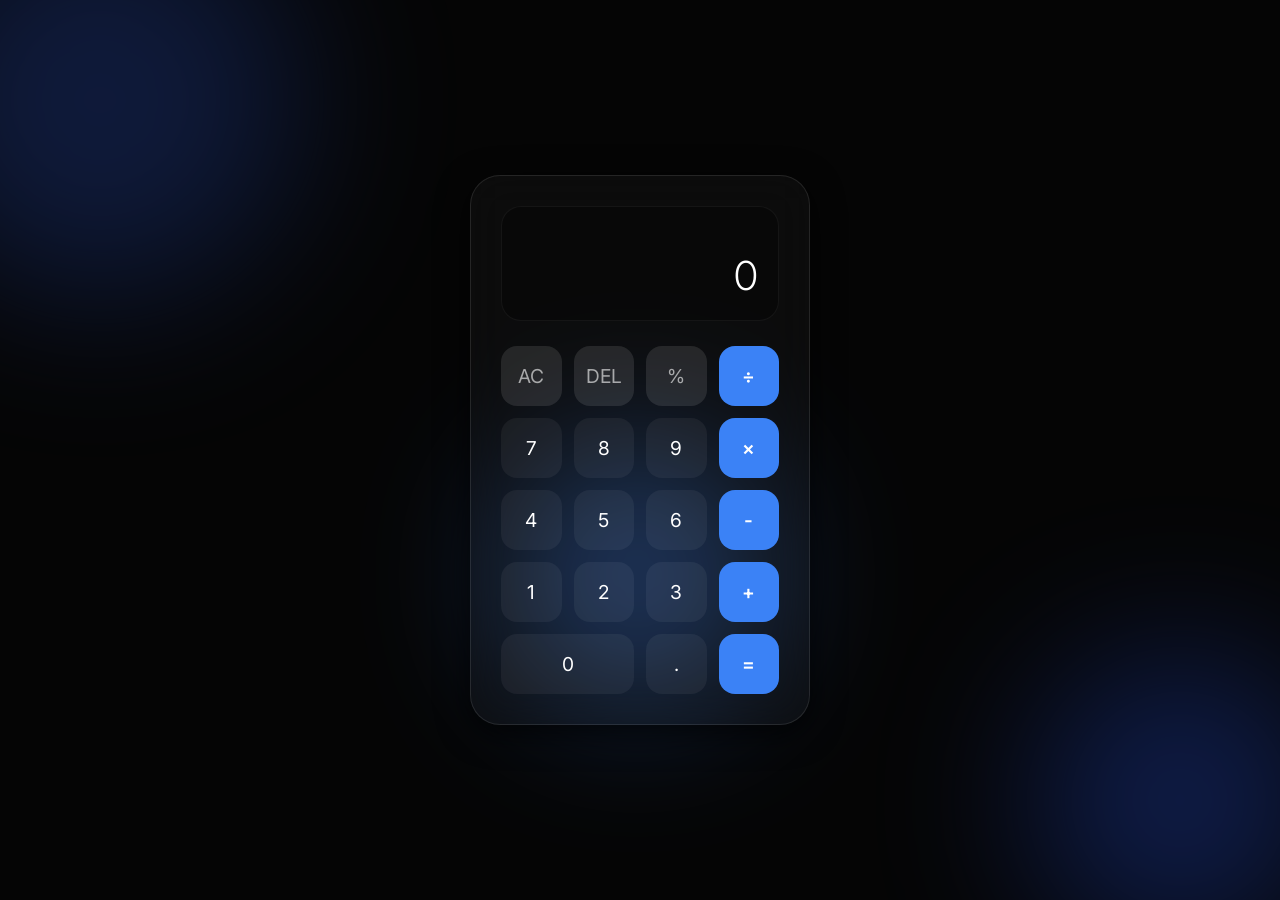
==== index.html @ e4605b2c "Add Premium Glass Calculator project - Add HTML structure with glassmorphism calculator UI - Add van" ====
<!DOCTYPE html>
<html lang="en">
<head>
    <meta charset="UTF-8">
    <meta name="viewport" content="width=device-width, initial-scale=1.0">
    <title>Premium Glass Calculator</title>
    <link rel="stylesheet" href="style.css">
    <link rel="preconnect" href="https://fonts.googleapis.com">
    <link rel="preconnect" href="https://fonts.gstatic.com" crossorigin>
    <link href="https://fonts.googleapis.com/css2?family=Inter:wght@300;400;600&display=swap" rel="stylesheet">
</head>
<body>
    <div class="background-blobs">
        <div class="blob blob-1"></div>
        <div class="blob blob-2"></div>
        <div class="blob blob-3"></div>
    </div>

    <div class="calculator-container animate-in">
        <div class="calculator">
            <div class="display">
                <div class="previous-operand" id="previous-operand"></div>
                <div class="current-operand" id="current-operand">0</div>
            </div>
            <div class="buttons">
                <button class="btn btn-secondary" onclick="clearDisplay()">AC</button>
                <button class="btn btn-secondary" onclick="deleteLast()">DEL</button>
                <button class="btn btn-secondary" onclick="appendOperator('%')">%</button>
                <button class="btn btn-accent" onclick="appendOperator('/')">÷</button>
                
                <button class="btn" onclick="appendNumber('7')">7</button>
                <button class="btn" onclick="appendNumber('8')">8</button>
                <button class="btn" onclick="appendNumber('9')">9</button>
                <button class="btn btn-accent" onclick="appendOperator('*')">×</button>
                
                <button class="btn" onclick="appendNumber('4')">4</button>
                <button class="btn" onclick="appendNumber('5')">5</button>
                <button class="btn" onclick="appendNumber('6')">6</button>
                <button class="btn btn-accent" onclick="appendOperator('-')">-</button>
                
                <button class="btn" onclick="appendNumber('1')">1</button>
                <button class="btn" onclick="appendNumber('2')">2</button>
                <button class="btn" onclick="appendNumber('3')">3</button>
                <button class="btn btn-accent" onclick="appendOperator('+')">+</button>
                
                <button class="btn btn-double" onclick="appendNumber('0')">0</button>
                <button class="btn" onclick="appendNumber('.')">.</button>
                <button class="btn btn-accent" onclick="calculate()">=</button>
            </div>
        </div>
    </div>

    <script src="script.js"></script>
</body>
</html>
---- style.css ----
:root {
    --bg-color: #050505;
    --glass-bg: rgba(255, 255, 255, 0.03);
    --glass-border: rgba(255, 255, 255, 0.1);
    --glass-shadow: 0 8px 32px 0 rgba(0, 0, 0, 0.8);
    --text-primary: #ffffff;
    --text-secondary: rgba(255, 255, 255, 0.6);
    --accent: #3b82f6;
    --accent-hover: #60a5fa;
    --secondary-btn: rgba(255, 255, 255, 0.1);
    --secondary-btn-hover: rgba(255, 255, 255, 0.2);
}

* {
    margin: 0;
    padding: 0;
    box-sizing: border-box;
    font-family: 'Inter', sans-serif;
}

body {
    background-color: var(--bg-color);
    color: var(--text-primary);
    height: 100vh;
    display: flex;
    justify-content: center;
    align-items: center;
    overflow: hidden;
    position: relative;
}

/* Background Blobs */
.background-blobs {
    position: absolute;
    width: 100%;
    height: 100%;
    z-index: -1;
    overflow: hidden;
}

.blob {
    position: absolute;
    filter: blur(80px);
    border-radius: 50%;
    opacity: 0.4;
    animation: move 20s infinite alternate;
}

.blob-1 {
    width: 400px;
    height: 400px;
    background: #1e3a8a;
    top: -100px;
    left: -100px;
}

.blob-2 {
    width: 300px;
    height: 300px;
    background: #1e40af;
    bottom: -50px;
    right: -50px;
    animation-delay: -5s;
}

.blob-3 {
    width: 250px;
    height: 250px;
    background: #3b82f6;
    top: 50%;
    left: 40%;
    animation-delay: -10s;
}

@keyframes move {
    from { transform: translate(0, 0) scale(1); }
    to { transform: translate(100px, 50px) scale(1.1); }
}

/* Calculator Container */
.calculator-container {
    perspective: 1000px;
}

.calculator {
    background: var(--glass-bg);
    backdrop-filter: blur(20px);
    -webkit-backdrop-filter: blur(20px);
    border: 1px solid var(--glass-border);
    border-radius: 30px;
    padding: 30px;
    box-shadow: var(--glass-shadow);
    width: 340px;
    transition: transform 0.5s cubic-bezier(0.175, 0.885, 0.32, 1.275);
}

.calculator:hover {
    transform: translateY(-5px);
}

/* Display */
.display {
    padding: 20px;
    background: rgba(0, 0, 0, 0.3);
    border-radius: 20px;
    margin-bottom: 25px;
    text-align: right;
    min-height: 100px;
    display: flex;
    flex-direction: column;
    justify-content: flex-end;
    word-break: break-all;
    border: 1px solid rgba(255, 255, 255, 0.05);
}

.previous-operand {
    font-size: 1rem;
    color: var(--text-secondary);
    min-height: 1.2rem;
}

.current-operand {
    font-size: 2.5rem;
    font-weight: 300;
    margin-top: 5px;
}

/* Buttons */
.buttons {
    display: grid;
    grid-template-columns: repeat(4, 1fr);
    gap: 12px;
}

.btn {
    border: none;
    border-radius: 16px;
    background: rgba(255, 255, 255, 0.05);
    color: var(--text-primary);
    font-size: 1.2rem;
    padding: 18px 0;
    cursor: pointer;
    transition: all 0.2s;
    display: flex;
    justify-content: center;
    align-items: center;
    font-weight: 400;
}

.btn:hover {
    background: rgba(255, 255, 255, 0.1);
    transform: scale(0.95);
}

.btn:active {
    transform: scale(0.9);
}

.btn-accent {
    background: var(--accent);
    color: white;
    font-weight: 600;
}

.btn-accent:hover {
    background: var(--accent-hover);
}

.btn-secondary {
    background: var(--secondary-btn);
    color: var(--text-secondary);
}

.btn-secondary:hover {
    background: var(--secondary-btn-hover);
    color: white;
}

.btn-double {
    grid-column: span 2;
}

/* Animations */
.animate-in {
    animation: fadeIn 0.8s ease-out;
}

@keyframes fadeIn {
    from { opacity: 0; transform: translateY(30px); }
    to { opacity: 1; transform: translateY(0); }
}
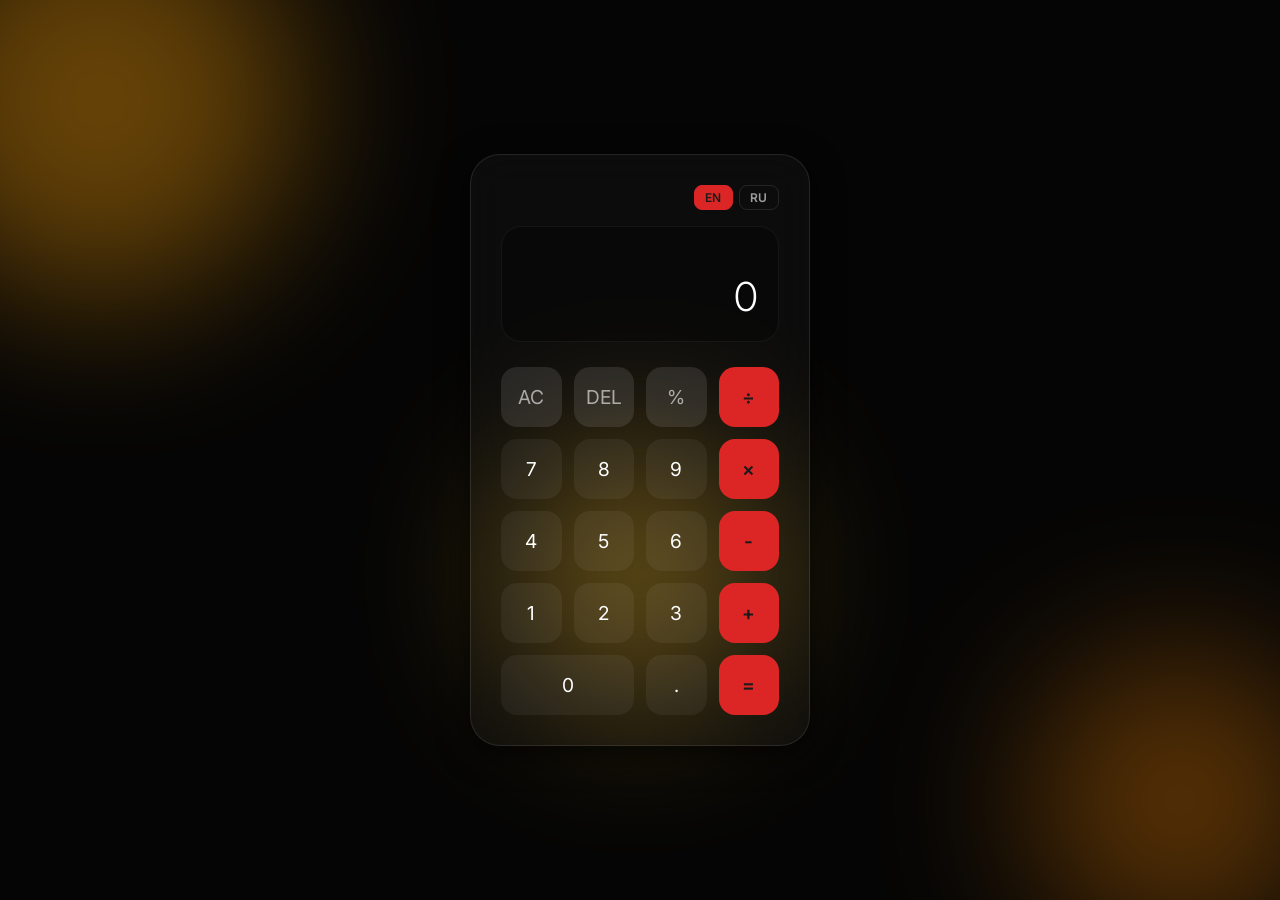
==== commit a46ce2d6: "Add Russian language support to calculator - Add EN/RU language toggle button in calculator header -" ====
--- a/index.html
+++ b/index.html
@@ -1,5 +1,5 @@
 <!DOCTYPE html>
-<html lang="en">
+<html lang="en" id="html-root">
 <head>
     <meta charset="UTF-8">
     <meta name="viewport" content="width=device-width, initial-scale=1.0">
@@ -18,33 +18,37 @@
 
     <div class="calculator-container animate-in">
         <div class="calculator">
+            <div class="lang-toggle">
+                <button class="lang-btn active" id="btn-en" onclick="setLanguage('en')">EN</button>
+                <button class="lang-btn" id="btn-ru" onclick="setLanguage('ru')">RU</button>
+            </div>
             <div class="display">
                 <div class="previous-operand" id="previous-operand"></div>
                 <div class="current-operand" id="current-operand">0</div>
             </div>
             <div class="buttons">
-                <button class="btn btn-secondary" onclick="clearDisplay()">AC</button>
-                <button class="btn btn-secondary" onclick="deleteLast()">DEL</button>
+                <button class="btn btn-secondary" id="btn-clear" onclick="clearDisplay()">AC</button>
+                <button class="btn btn-secondary" id="btn-del" onclick="deleteLast()">DEL</button>
                 <button class="btn btn-secondary" onclick="appendOperator('%')">%</button>
                 <button class="btn btn-accent" onclick="appendOperator('/')">÷</button>
-                
+
                 <button class="btn" onclick="appendNumber('7')">7</button>
                 <button class="btn" onclick="appendNumber('8')">8</button>
                 <button class="btn" onclick="appendNumber('9')">9</button>
                 <button class="btn btn-accent" onclick="appendOperator('*')">×</button>
-                
+
                 <button class="btn" onclick="appendNumber('4')">4</button>
                 <button class="btn" onclick="appendNumber('5')">5</button>
                 <button class="btn" onclick="appendNumber('6')">6</button>
                 <button class="btn btn-accent" onclick="appendOperator('-')">-</button>
-                
+
                 <button class="btn" onclick="appendNumber('1')">1</button>
                 <button class="btn" onclick="appendNumber('2')">2</button>
                 <button class="btn" onclick="appendNumber('3')">3</button>
                 <button class="btn btn-accent" onclick="appendOperator('+')">+</button>
-                
+
                 <button class="btn btn-double" onclick="appendNumber('0')">0</button>
-                <button class="btn" onclick="appendNumber('.')">.</button>
+                <button class="btn" id="btn-decimal" onclick="appendDecimal()">.</button>
                 <button class="btn btn-accent" onclick="calculate()">=</button>
             </div>
         </div>
--- a/style.css
+++ b/style.css
@@ -5,8 +5,8 @@
     --glass-shadow: 0 8px 32px 0 rgba(0, 0, 0, 0.8);
     --text-primary: #ffffff;
     --text-secondary: rgba(255, 255, 255, 0.6);
-    --accent: #3b82f6;
-    --accent-hover: #60a5fa;
+    --accent: #dc2626;
+    --accent-hover: #ef4444;
     --secondary-btn: rgba(255, 255, 255, 0.1);
     --secondary-btn-hover: rgba(255, 255, 255, 0.2);
 }
@@ -49,7 +49,7 @@
 .blob-1 {
     width: 400px;
     height: 400px;
-    background: #1e3a8a;
+    background: #f59e0b;
     top: -100px;
     left: -100px;
 }
@@ -57,7 +57,7 @@
 .blob-2 {
     width: 300px;
     height: 300px;
-    background: #1e40af;
+    background: #d97706;
     bottom: -50px;
     right: -50px;
     animation-delay: -5s;
@@ -66,15 +66,20 @@
 .blob-3 {
     width: 250px;
     height: 250px;
-    background: #3b82f6;
+    background: #fbbf24;
     top: 50%;
     left: 40%;
     animation-delay: -10s;
 }
 
 @keyframes move {
-    from { transform: translate(0, 0) scale(1); }
-    to { transform: translate(100px, 50px) scale(1.1); }
+    from {
+        transform: translate(0, 0) scale(1);
+    }
+
+    to {
+        transform: translate(100px, 50px) scale(1.1);
+    }
 }
 
 /* Calculator Container */
@@ -98,6 +103,38 @@
     transform: translateY(-5px);
 }
 
+/* Language Toggle */
+.lang-toggle {
+    display: flex;
+    justify-content: flex-end;
+    gap: 6px;
+    margin-bottom: 16px;
+}
+
+.lang-btn {
+    border: 1px solid var(--glass-border);
+    border-radius: 8px;
+    background: transparent;
+    color: var(--text-secondary);
+    font-size: 0.75rem;
+    font-weight: 600;
+    padding: 4px 10px;
+    cursor: pointer;
+    transition: all 0.2s;
+    letter-spacing: 0.05em;
+}
+
+.lang-btn:hover {
+    background: rgba(255, 255, 255, 0.08);
+    color: var(--text-primary);
+}
+
+.lang-btn.active {
+    background: var(--accent);
+    border-color: var(--accent);
+    color: #1a1a1a;
+}
+
 /* Display */
 .display {
     padding: 20px;
@@ -158,7 +195,7 @@
 
 .btn-accent {
     background: var(--accent);
-    color: white;
+    color: #1a1a1a;
     font-weight: 600;
 }
 
@@ -186,6 +223,13 @@
 }
 
 @keyframes fadeIn {
-    from { opacity: 0; transform: translateY(30px); }
-    to { opacity: 1; transform: translateY(0); }
-}
+    from {
+        opacity: 0;
+        transform: translateY(30px);
+    }
+
+    to {
+        opacity: 1;
+        transform: translateY(0);
+    }
+}
